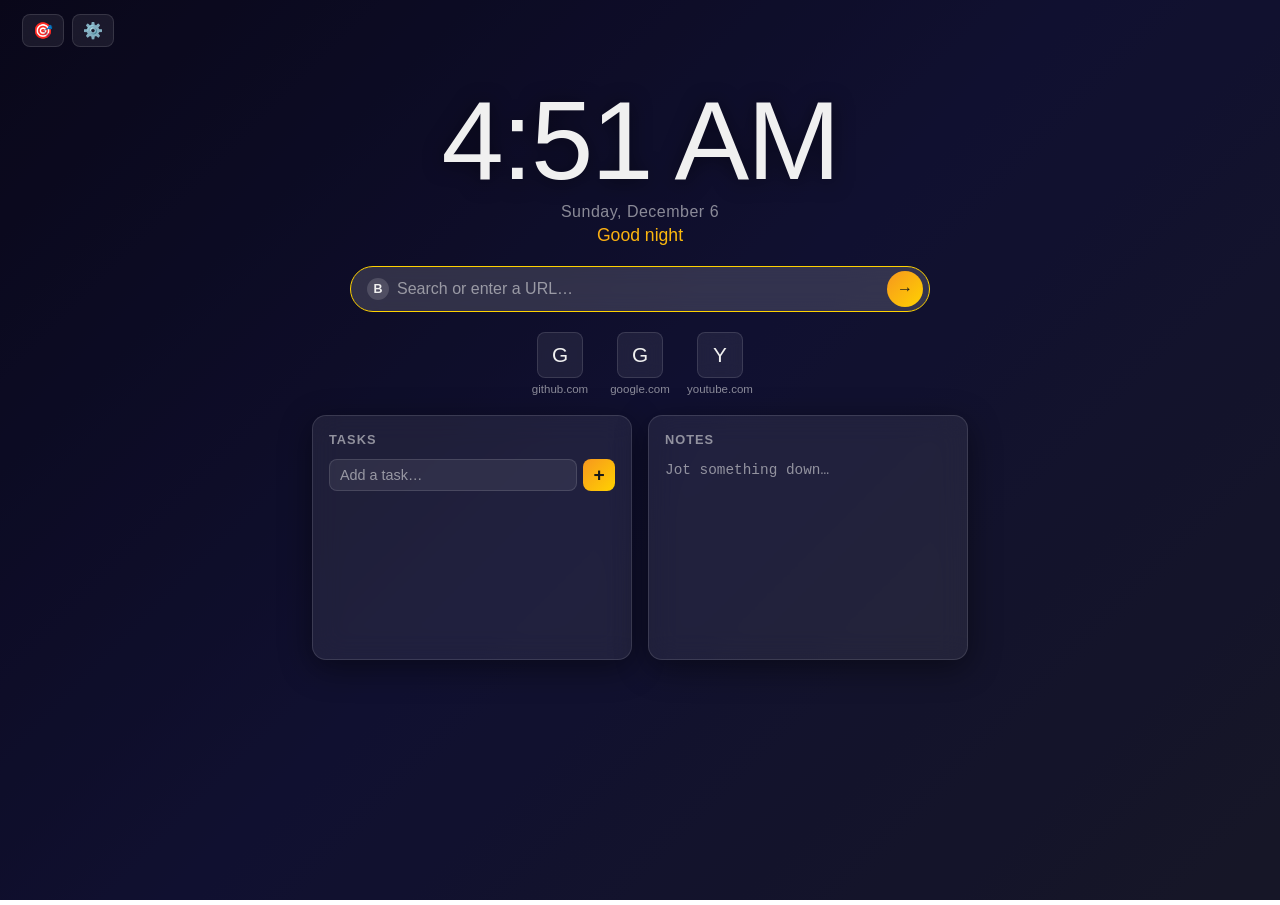
==== newtab.html @ 90613ce5 "Initial release: SmartNewTab Chrome extension" ====
<!DOCTYPE html>
<html lang="en">
<head>
  <meta charset="UTF-8" />
  <meta name="viewport" content="width=device-width, initial-scale=1.0" />
  <title>New Tab</title>
  <link rel="stylesheet" href="newtab.css" />
</head>
<body>

  <!-- Background layer (image / gradient) -->
  <div id="bg-layer"></div>

  <!-- ── TOP BAR ────────────────────────────────────────────── -->
  <header id="top-bar">
    <div id="weather-widget" class="hidden">
      <span id="weather-icon">☀️</span>
      <span id="weather-temp">--°</span>
      <span id="weather-desc">--</span>
    </div>
    <div id="top-bar-right">
      <button id="focus-toggle-btn" title="Toggle Focus Mode">🎯</button>
      <button id="settings-btn" title="Settings">⚙️</button>
    </div>
  </header>

  <!-- ── FOCUS MODE BANNER ──────────────────────────────────── -->
  <div id="focus-banner" class="hidden">
    <span id="focus-label">🎯 Focus Mode — </span>
    <span id="focus-timer">00:00</span>
    <button id="focus-end-btn">End</button>
  </div>

  <!-- ── MAIN CONTENT ───────────────────────────────────────── -->
  <main id="main">

    <!-- Clock -->
    <section id="clock-section">
      <div id="clock">00:00</div>
      <div id="date">Monday, January 1</div>
      <div id="greeting">Good morning</div>
    </section>

    <!-- Search bar -->
    <section id="search-section">
      <form id="search-form">
        <div id="search-wrapper">
          <span id="search-engine-icon" title="Change engine">🔍</span>
          <input
            id="search-input"
            type="text"
            placeholder="Search or enter a URL…"
            autocomplete="off"
            autofocus
          />
          <button type="submit" id="search-submit" aria-label="Search">→</button>
        </div>
      </form>
      <!-- Engine picker (shown on icon click) -->
      <div id="engine-picker" class="hidden">
        <button data-engine="bing">Bing ⭐</button>
        <button data-engine="google">Google</button>
      </div>
    </section>

    <!-- Top Sites -->
    <section id="topsites-section">
      <div id="topsites-grid"></div>
    </section>

    <!-- ── BOTTOM PANELS ─────────────────────────────────────── -->
    <div id="panels">

      <!-- Todo panel -->
      <div class="panel" id="todo-panel">
        <h3 class="panel-title">Tasks</h3>
        <form id="todo-form">
          <input id="todo-input" type="text" placeholder="Add a task…" autocomplete="off" />
          <button type="submit">+</button>
        </form>
        <ul id="todo-list"></ul>
      </div>

      <!-- Notes panel -->
      <div class="panel" id="notes-panel">
        <h3 class="panel-title">Notes</h3>
        <textarea id="notes-area" placeholder="Jot something down…" spellcheck="false"></textarea>
      </div>

    </div>
  </main>



  <!-- Scripts (module order matters) -->
  <script src="js/storage.js"></script>
  <script src="js/clock.js"></script>
  <script src="js/search.js"></script>
  <script src="js/topsites.js"></script>
  <script src="js/todo.js"></script>
  <script src="js/weather.js"></script>
  <script src="js/notes.js"></script>
  <script src="js/focus.js"></script>
  <script src="js/settings.js"></script>
  <script src="js/app.js"></script>
</body>
</html>
---- newtab.css ----
/* ═══════════════════════════════════════════════════════════
   SmartNewTab — newtab.css
   ═══════════════════════════════════════════════════════════ */

/* ── Reset & base ─────────────────────────────────────────── */
*, *::before, *::after { box-sizing: border-box; margin: 0; padding: 0; }

:root {
  --accent:       #ffd200;
  --accent2:      #f7971e;
  --bg-dark:      #0f0c29;
  --surface:      rgba(255, 255, 255, 0.07);
  --surface-hover:rgba(255, 255, 255, 0.13);
  --border:       rgba(255, 255, 255, 0.12);
  --text:         #f0f0f0;
  --text-muted:   rgba(240, 240, 240, 0.55);
  --radius:       14px;
  --radius-sm:    8px;
  --transition:   0.2s ease;
  --panel-w:      320px;
  --shadow:       0 8px 32px rgba(0, 0, 0, 0.45);
}

html, body {
  height: 100%;
  font-family: -apple-system, BlinkMacSystemFont, "Segoe UI", Roboto, sans-serif;
  color: var(--text);
  overflow: hidden;
  user-select: none;
}

/* ── Background layer ─────────────────────────────────────── */
#bg-layer {
  position: fixed;
  inset: 0;
  background: linear-gradient(135deg, #0f0c29 0%, #1a1a4e 50%, #24243e 100%);
  background-size: cover;
  background-position: center;
  transition: background-image 0.6s ease;
  z-index: 0;
}

#bg-layer::after {
  content: "";
  position: absolute;
  inset: 0;
  background: rgba(0, 0, 0, 0.38);
}

/* ── Layout helpers ───────────────────────────────────────── */
#top-bar,
#focus-banner,
#main {
  position: relative;
  z-index: 1;
}

/* ── Top bar ──────────────────────────────────────────────── */
#top-bar {
  display: flex;
  align-items: center;
  justify-content: space-between;
  padding: 14px 22px;
}

#weather-widget {
  display: flex;
  align-items: center;
  gap: 6px;
  background: var(--surface);
  border: 1px solid var(--border);
  border-radius: 999px;
  padding: 5px 14px;
  font-size: 0.9rem;
  backdrop-filter: blur(8px);
}

#weather-temp { font-weight: 600; }
#weather-desc { color: var(--text-muted); }

#top-bar-right { display: flex; gap: 8px; }

#top-bar-right button,
#top-bar-right a,
#focus-end-btn {
  background: var(--surface);
  border: 1px solid var(--border);
  border-radius: var(--radius-sm);
  color: var(--text);
  padding: 6px 10px;
  font-size: 1rem;
  cursor: pointer;
  backdrop-filter: blur(8px);
  transition: background var(--transition);
  text-decoration: none;
  display: inline-flex;
  align-items: center;
}

#top-bar-right button:hover,
#top-bar-right a:hover,
#focus-end-btn:hover { background: var(--surface-hover); }

/* ── Focus banner ─────────────────────────────────────────── */
#focus-banner {
  display: flex;
  align-items: center;
  justify-content: center;
  gap: 10px;
  padding: 8px;
  background: linear-gradient(90deg, var(--accent2), var(--accent));
  color: #1a1a1a;
  font-weight: 600;
  font-size: 0.95rem;
}

#focus-end-btn {
  background: rgba(0,0,0,0.2);
  border-color: rgba(0,0,0,0.25);
  color: #1a1a1a;
  font-size: 0.8rem;
  padding: 3px 10px;
}

/* ── Main content ─────────────────────────────────────────── */
#main {
  display: flex;
  flex-direction: column;
  align-items: center;
  padding: 0 20px 20px;
  gap: 20px;
  height: calc(100vh - 56px);
  overflow-y: auto;
  scrollbar-width: none;
}
#main::-webkit-scrollbar { display: none; }

/* ── Clock ────────────────────────────────────────────────── */
#clock-section { text-align: center; margin-top: 24px; }

#clock {
  font-size: clamp(3.5rem, 10vw, 7rem);
  font-weight: 200;
  letter-spacing: -2px;
  line-height: 1;
  text-shadow: 0 2px 20px rgba(0,0,0,0.5);
}

#date {
  font-size: 1rem;
  color: var(--text-muted);
  margin-top: 6px;
  letter-spacing: 0.5px;
}

#greeting {
  font-size: 1.1rem;
  font-weight: 500;
  margin-top: 4px;
  background: linear-gradient(90deg, var(--accent2), var(--accent));
  -webkit-background-clip: text;
  -webkit-text-fill-color: transparent;
  background-clip: text;
}

/* ── Search ───────────────────────────────────────────────── */
#search-section { position: relative; width: 100%; max-width: 580px; }

#search-wrapper {
  display: flex;
  align-items: center;
  background: rgba(255,255,255,0.1);
  border: 1px solid var(--border);
  border-radius: 999px;
  padding: 4px 6px 4px 16px;
  backdrop-filter: blur(14px);
  transition: border-color var(--transition), background var(--transition);
}

#search-wrapper:focus-within {
  border-color: var(--accent);
  background: rgba(255,255,255,0.15);
}

#search-engine-icon {
  font-size: 0.78rem;
  font-weight: 800;
  cursor: pointer;
  margin-right: 8px;
  flex-shrink: 0;
  width: 22px;
  height: 22px;
  border-radius: 50%;
  display: flex;
  align-items: center;
  justify-content: center;
  background: rgba(255,255,255,0.15);
  transition: background var(--transition);
}
#search-engine-icon:hover { background: rgba(255,255,255,0.25); }

#search-input {
  flex: 1;
  background: none;
  border: none;
  outline: none;
  color: var(--text);
  font-size: 1rem;
  caret-color: var(--accent);
}
#search-input::placeholder { color: var(--text-muted); }

#search-submit {
  background: linear-gradient(135deg, var(--accent2), var(--accent));
  border: none;
  border-radius: 999px;
  color: #1a1a1a;
  font-size: 1rem;
  font-weight: 700;
  width: 36px;
  height: 36px;
  cursor: pointer;
  flex-shrink: 0;
  transition: opacity var(--transition);
}
#search-submit:hover { opacity: 0.85; }

/* Engine picker */
#engine-picker {
  position: absolute;
  top: calc(100% + 8px);
  left: 50%;
  transform: translateX(-50%);
  background: rgba(20, 20, 40, 0.95);
  border: 1px solid var(--border);
  border-radius: var(--radius-sm);
  display: flex;
  gap: 4px;
  padding: 6px;
  backdrop-filter: blur(14px);
  z-index: 10;
  box-shadow: var(--shadow);
}

#engine-picker button {
  background: var(--surface);
  border: 1px solid var(--border);
  border-radius: var(--radius-sm);
  color: var(--text);
  padding: 5px 12px;
  font-size: 0.85rem;
  cursor: pointer;
  transition: background var(--transition);
}
#engine-picker button:hover,
#engine-picker button.active { background: var(--accent); color: #1a1a1a; font-weight: 600; }

/* ── Top Sites ────────────────────────────────────────────── */
#topsites-section { width: 100%; max-width: 580px; }

#topsites-grid {
  display: flex;
  flex-wrap: wrap;
  justify-content: center;
  gap: 12px;
}

.topsite-item {
  display: flex;
  flex-direction: column;
  align-items: center;
  gap: 5px;
  width: 68px;
  cursor: pointer;
  text-decoration: none;
  color: var(--text);
  transition: transform var(--transition);
}
.topsite-item:hover { transform: translateY(-3px); }

.topsite-favicon {
  width: 46px;
  height: 46px;
  border-radius: var(--radius-sm);
  background: var(--surface);
  border: 1px solid var(--border);
  display: flex;
  align-items: center;
  justify-content: center;
  font-size: 1.3rem;
  backdrop-filter: blur(8px);
  overflow: hidden;
}
.topsite-favicon img {
  width: 28px;
  height: 28px;
  object-fit: contain;
}

.topsite-label {
  font-size: 0.72rem;
  color: var(--text-muted);
  white-space: nowrap;
  overflow: hidden;
  text-overflow: ellipsis;
  max-width: 68px;
  text-align: center;
}

/* ── Panels (todo + notes) ────────────────────────────────── */
#panels {
  display: flex;
  gap: 16px;
  width: 100%;
  max-width: 720px;
  flex-wrap: wrap;
  justify-content: center;
}

.panel {
  flex: 1 1 var(--panel-w);
  max-width: var(--panel-w);
  background: var(--surface);
  border: 1px solid var(--border);
  border-radius: var(--radius);
  padding: 16px;
  backdrop-filter: blur(14px);
  box-shadow: var(--shadow);
}

.panel-title {
  font-size: 0.8rem;
  font-weight: 700;
  letter-spacing: 1px;
  text-transform: uppercase;
  color: var(--text-muted);
  margin-bottom: 12px;
}

/* ── Todo ─────────────────────────────────────────────────── */
#todo-form {
  display: flex;
  gap: 6px;
  margin-bottom: 12px;
}

#todo-input {
  flex: 1;
  background: var(--surface);
  border: 1px solid var(--border);
  border-radius: var(--radius-sm);
  color: var(--text);
  padding: 6px 10px;
  font-size: 0.9rem;
  outline: none;
  transition: border-color var(--transition);
}
#todo-input:focus { border-color: var(--accent); }
#todo-input::placeholder { color: var(--text-muted); }

#todo-form button {
  background: linear-gradient(135deg, var(--accent2), var(--accent));
  border: none;
  border-radius: var(--radius-sm);
  color: #1a1a1a;
  font-size: 1.2rem;
  font-weight: 700;
  width: 32px;
  height: 32px;
  cursor: pointer;
  flex-shrink: 0;
}

#todo-list {
  list-style: none;
  display: flex;
  flex-direction: column;
  gap: 6px;
  max-height: 180px;
  overflow-y: auto;
  scrollbar-width: thin;
  scrollbar-color: var(--border) transparent;
}

.todo-item {
  display: flex;
  align-items: center;
  gap: 8px;
  padding: 6px 8px;
  background: var(--surface);
  border: 1px solid var(--border);
  border-radius: var(--radius-sm);
  transition: background var(--transition);
}
.todo-item:hover { background: var(--surface-hover); }

.todo-item input[type="checkbox"] {
  accent-color: var(--accent);
  width: 15px;
  height: 15px;
  cursor: pointer;
  flex-shrink: 0;
}

.todo-item span {
  flex: 1;
  font-size: 0.88rem;
  word-break: break-word;
  user-select: text;
}
.todo-item.done span { text-decoration: line-through; color: var(--text-muted); }

.todo-delete {
  background: none;
  border: none;
  color: var(--text-muted);
  cursor: pointer;
  font-size: 0.9rem;
  padding: 0 2px;
  opacity: 0;
  transition: opacity var(--transition);
}
.todo-item:hover .todo-delete { opacity: 1; }

/* ── Notes ────────────────────────────────────────────────── */
#notes-area {
  width: 100%;
  height: 180px;
  background: none;
  border: none;
  outline: none;
  color: var(--text);
  font-size: 0.9rem;
  line-height: 1.6;
  resize: none;
  user-select: text;
}
#notes-area::placeholder { color: var(--text-muted); }

/* ── Utility ──────────────────────────────────────────────── */
.hidden { display: none !important; }

/* ── Scrollbar (Webkit) ───────────────────────────────────── */
::-webkit-scrollbar { width: 4px; height: 4px; }
::-webkit-scrollbar-track { background: transparent; }
::-webkit-scrollbar-thumb { background: var(--border); border-radius: 999px; }
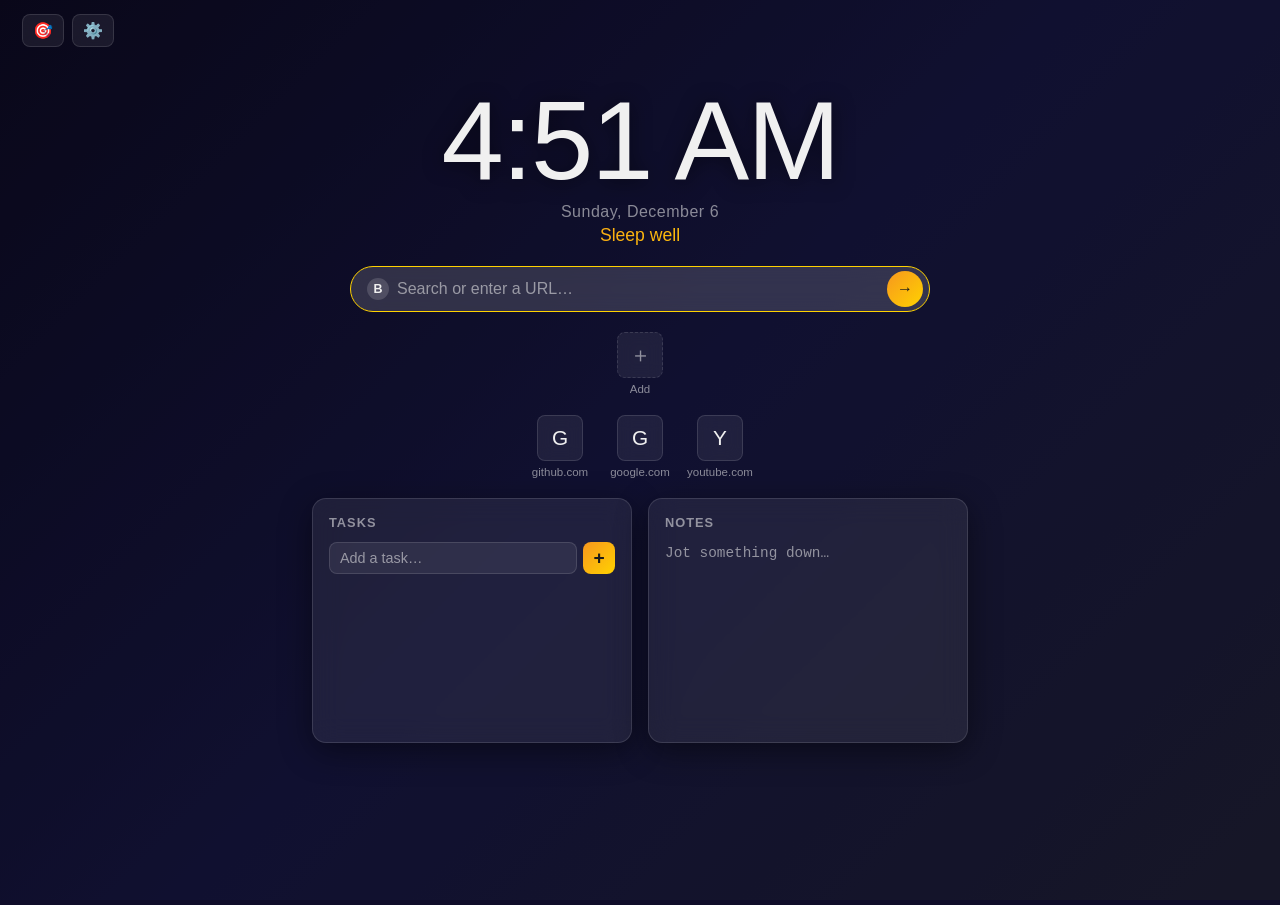
==== commit e69e0eea: "Fav tabs layout fix; settings.json config; greeting styles; discard button; top sites toggle; displa" ====
--- a/newtab.html
+++ b/newtab.html
@@ -5,6 +5,7 @@
   <meta name="viewport" content="width=device-width, initial-scale=1.0" />
   <title>New Tab</title>
   <link rel="stylesheet" href="newtab.css" />
+  <link rel="stylesheet" href="https://fonts.googleapis.com/css2?family=Material+Symbols+Outlined:opsz,wght,FILL,GRAD@24,400,0,0&icon_names=open_in_browser" />
 </head>
 <body>
 
@@ -63,6 +64,26 @@
       </div>
     </section>
 
+    <!-- Favourite Tabs -->
+    <section id="favtabs-section">
+      <div id="favtabs-grid">
+        <!-- Add button lives inside the grid as the last tile -->
+        <div class="topsite-item favtabs-add-tile" id="favtabs-add-btn" title="Add favourite tab">
+          <div class="topsite-favicon favtabs-add-icon">＋</div>
+          <span class="topsite-label">Add</span>
+        </div>
+      </div>
+      <!-- Inline add form -->
+      <div id="favtabs-form" class="favtabs-form hidden">
+        <input id="favtabs-url"  type="text" placeholder="URL, e.g. github.com" autocomplete="off" />
+        <input id="favtabs-name" type="text" placeholder="Name (optional)" autocomplete="off" />
+        <div class="favtabs-form-actions">
+          <button id="favtabs-save-btn"   type="button">Add</button>
+          <button id="favtabs-cancel-btn" type="button">Cancel</button>
+        </div>
+      </div>
+    </section>
+
     <!-- Top Sites -->
     <section id="topsites-section">
       <div id="topsites-grid"></div>
@@ -94,9 +115,11 @@
 
   <!-- Scripts (module order matters) -->
   <script src="js/storage.js"></script>
+  <script src="js/config.js"></script>
   <script src="js/clock.js"></script>
   <script src="js/search.js"></script>
   <script src="js/topsites.js"></script>
+  <script src="js/favtabs.js"></script>
   <script src="js/todo.js"></script>
   <script src="js/weather.js"></script>
   <script src="js/notes.js"></script>
--- a/newtab.css
+++ b/newtab.css
@@ -1,5 +1,5 @@
 /* ═══════════════════════════════════════════════════════════
-   SmartNewTab — newtab.css
+   Zen Tab — newtab.css
    ═══════════════════════════════════════════════════════════ */
 
 /* ── Reset & base ─────────────────────────────────────────── */
@@ -27,13 +27,15 @@
   color: var(--text);
   overflow: hidden;
   user-select: none;
+  background: linear-gradient(135deg, #0f0c29 0%, #1a1a4e 50%, #24243e 100%);
+  background-color: #0f0c29;
 }
 
 /* ── Background layer ─────────────────────────────────────── */
 #bg-layer {
   position: fixed;
   inset: 0;
-  background: linear-gradient(135deg, #0f0c29 0%, #1a1a4e 50%, #24243e 100%);
+  background-image: linear-gradient(135deg, #0f0c29 0%, #1a1a4e 50%, #24243e 100%);
   background-size: cover;
   background-position: center;
   transition: background-image 0.6s ease;
@@ -258,6 +260,127 @@
 /* ── Top Sites ────────────────────────────────────────────── */
 #topsites-section { width: 100%; max-width: 580px; }
 
+/* ── Favourite Tabs ───────────────────────────────────────── */
+#favtabs-section {
+  display: flex;
+  flex-direction: column;
+  align-items: stretch;
+  gap: 10px;
+  width: 100%;
+  max-width: 580px;
+}
+
+#favtabs-grid {
+  display: flex;
+  flex-wrap: wrap;
+  justify-content: center;
+  gap: 12px;
+}
+
+/* Reuse .topsite-item styles; add remove button */
+.favtab-item { position: relative; }
+
+.favtab-remove {
+  position: absolute;
+  top: -6px;
+  right: -6px;
+  width: 18px;
+  height: 18px;
+  border-radius: 50%;
+  background: rgba(0,0,0,0.65);
+  color: #fff;
+  border: none;
+  font-size: 0.75rem;
+  line-height: 1;
+  cursor: pointer;
+  display: none;
+  align-items: center;
+  justify-content: center;
+  padding: 0;
+  z-index: 2;
+}
+.favtab-item:hover .favtab-remove { display: flex; }
+
+.favtabs-add-tile {
+  cursor: pointer;
+  background: none;
+  border: none;
+  padding: 0;
+}
+
+.favtabs-add-icon {
+  border-style: dashed !important;
+  font-size: 1.4rem;
+  color: var(--text-muted);
+  transition: background var(--transition), color var(--transition);
+}
+
+.favtabs-add-tile:hover .favtabs-add-icon {
+  background: var(--surface-hover);
+  color: var(--text);
+}
+
+.favtabs-add-tile:hover .topsite-label {
+  color: var(--text);
+}
+
+.favtabs-add {
+  background: var(--surface);
+  border: 1px dashed var(--border);
+  color: var(--text-muted);
+  font-size: 1.1rem;
+  width: 46px;
+  height: 46px;
+  border-radius: var(--radius-sm);
+  cursor: pointer;
+  display: flex;
+  align-items: center;
+  justify-content: center;
+  transition: background var(--transition), color var(--transition);
+  backdrop-filter: blur(8px);
+}
+.favtabs-add:hover {
+  background: var(--surface-hover);
+  color: var(--text);
+}
+
+.favtabs-form {
+  display: flex;
+  flex-direction: column;
+  gap: 8px;
+  background: rgba(15,12,41,0.85);
+  border: 1px solid var(--border);
+  border-radius: var(--radius);
+  padding: 14px 16px;
+  width: 260px;
+  backdrop-filter: blur(12px);
+}
+.favtabs-form input {
+  width: 100%;
+  padding: 7px 10px;
+  border-radius: var(--radius-sm);
+  border: 1px solid var(--border);
+  background: rgba(255,255,255,0.06);
+  color: var(--text);
+  font-size: 0.88rem;
+}
+.favtabs-form input.input-error { border-color: #f87171; }
+.favtabs-form-actions {
+  display: flex;
+  gap: 8px;
+}
+.favtabs-form-actions button {
+  flex: 1;
+  padding: 6px 0;
+  border-radius: var(--radius-sm);
+  border: none;
+  cursor: pointer;
+  font-size: 0.88rem;
+  font-weight: 600;
+}
+#favtabs-save-btn   { background: linear-gradient(135deg, var(--accent2), var(--accent)); color: #1a1a1a; }
+#favtabs-cancel-btn { background: var(--surface); color: var(--text-muted); border: 1px solid var(--border); }
+
 #topsites-grid {
   display: flex;
   flex-wrap: wrap;
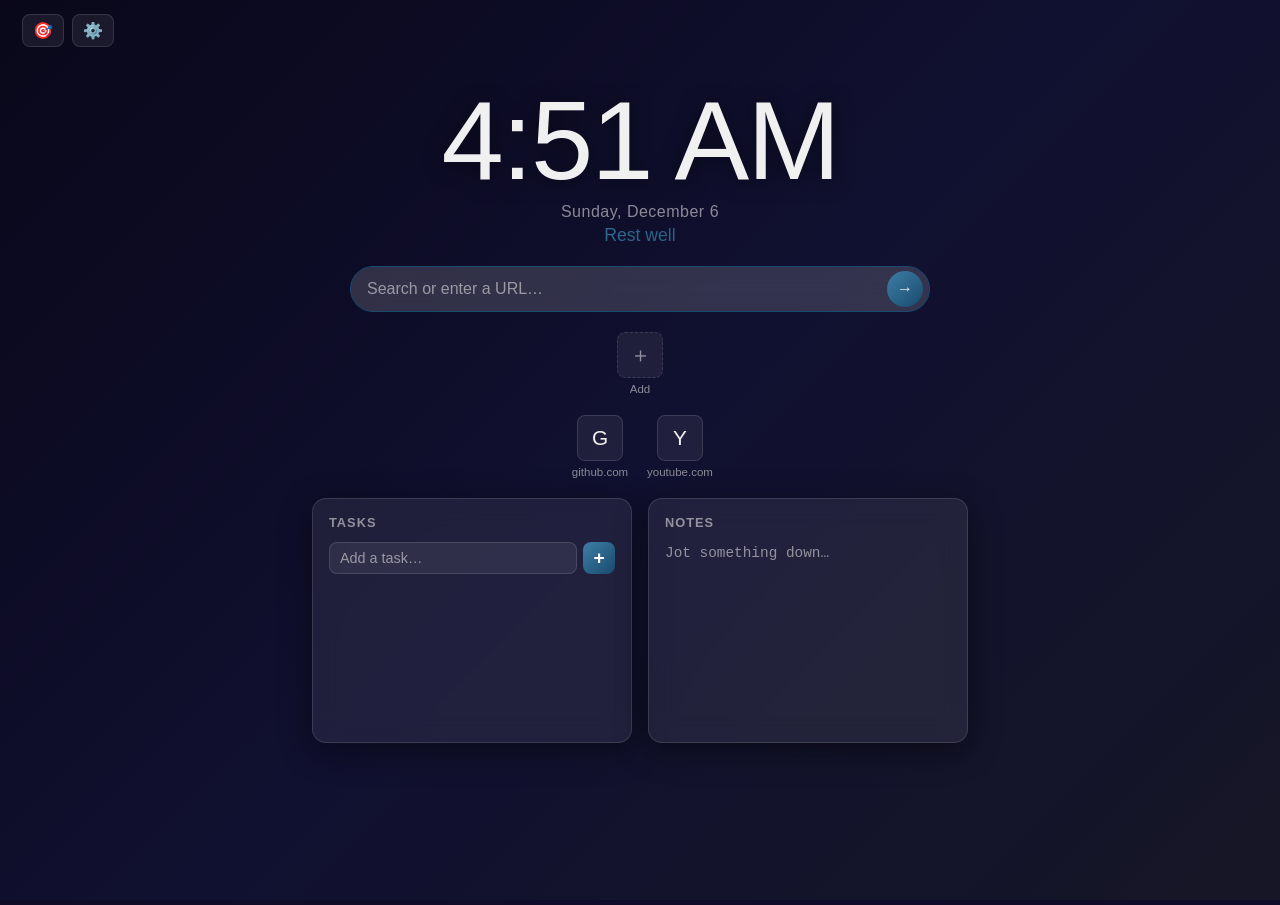
==== commit e0a3710a: "Brand colors; discard button; shortcuts; blocked sites; history API; favtabs cap 6" ====
--- a/newtab.html
+++ b/newtab.html
@@ -46,7 +46,6 @@
     <section id="search-section">
       <form id="search-form">
         <div id="search-wrapper">
-          <span id="search-engine-icon" title="Change engine">🔍</span>
           <input
             id="search-input"
             type="text"
@@ -57,11 +56,7 @@
           <button type="submit" id="search-submit" aria-label="Search">→</button>
         </div>
       </form>
-      <!-- Engine picker (shown on icon click) -->
-      <div id="engine-picker" class="hidden">
-        <button data-engine="bing">Bing ⭐</button>
-        <button data-engine="google">Google</button>
-      </div>
+      <div id="search-shortcut-hints" class="hidden"></div>
     </section>
 
     <!-- Favourite Tabs -->
@@ -76,6 +71,7 @@
       <!-- Inline add form -->
       <div id="favtabs-form" class="favtabs-form hidden">
         <input id="favtabs-url"  type="text" placeholder="URL, e.g. github.com" autocomplete="off" />
+        <span id="favtabs-url-error" class="favtabs-url-error hidden"></span>
         <input id="favtabs-name" type="text" placeholder="Name (optional)" autocomplete="off" />
         <div class="favtabs-form-actions">
           <button id="favtabs-save-btn"   type="button">Add</button>
@@ -92,13 +88,13 @@
     <!-- ── BOTTOM PANELS ─────────────────────────────────────── -->
     <div id="panels">
 
-      <!-- Todo panel -->
       <div class="panel" id="todo-panel">
         <h3 class="panel-title">Tasks</h3>
         <form id="todo-form">
           <input id="todo-input" type="text" placeholder="Add a task…" autocomplete="off" />
           <button type="submit">+</button>
         </form>
+        <span id="todo-input-error" class="todo-input-error hidden"></span>
         <ul id="todo-list"></ul>
       </div>
 
--- a/newtab.css
+++ b/newtab.css
@@ -6,8 +6,8 @@
 *, *::before, *::after { box-sizing: border-box; margin: 0; padding: 0; }
 
 :root {
-  --accent:       #ffd200;
-  --accent2:      #f7971e;
+  --accent:       #1a4a6e;
+  --accent2:      #3d7ea6;
   --bg-dark:      #0f0c29;
   --surface:      rgba(255, 255, 255, 0.07);
   --surface-hover:rgba(255, 255, 255, 0.13);
@@ -111,7 +111,7 @@
   gap: 10px;
   padding: 8px;
   background: linear-gradient(90deg, var(--accent2), var(--accent));
-  color: #1a1a1a;
+  color: #ffffff;
   font-weight: 600;
   font-size: 0.95rem;
 }
@@ -119,7 +119,7 @@
 #focus-end-btn {
   background: rgba(0,0,0,0.2);
   border-color: rgba(0,0,0,0.25);
-  color: #1a1a1a;
+  color: #ffffff;
   font-size: 0.8rem;
   padding: 3px 10px;
 }
@@ -168,6 +168,50 @@
 /* ── Search ───────────────────────────────────────────────── */
 #search-section { position: relative; width: 100%; max-width: 580px; }
 
+/* Shortcut hint dropdown */
+#search-shortcut-hints {
+  position: absolute;
+  top: calc(100% + 6px);
+  left: 0;
+  right: 0;
+  background: rgba(15, 15, 35, 0.97);
+  border: 1px solid var(--border);
+  border-radius: var(--radius-sm);
+  backdrop-filter: blur(18px);
+  box-shadow: var(--shadow);
+  z-index: 20;
+  overflow: hidden;
+}
+#search-shortcut-hints.hidden { display: none; }
+
+.search-hint-item {
+  display: flex;
+  align-items: center;
+  gap: 12px;
+  width: 100%;
+  padding: 9px 16px;
+  background: none;
+  border: none;
+  cursor: pointer;
+  text-align: left;
+  transition: background var(--transition);
+}
+.search-hint-item:hover { background: var(--surface-hover); }
+.search-hint-flag {
+  color: var(--text);
+  font-size: 0.92rem;
+  font-weight: 600;
+  font-family: monospace;
+  min-width: 80px;
+}
+.search-hint-url {
+  color: var(--text-muted);
+  font-size: 0.82rem;
+  overflow: hidden;
+  text-overflow: ellipsis;
+  white-space: nowrap;
+}
+
 #search-wrapper {
   display: flex;
   align-items: center;
@@ -184,23 +228,6 @@
   background: rgba(255,255,255,0.15);
 }
 
-#search-engine-icon {
-  font-size: 0.78rem;
-  font-weight: 800;
-  cursor: pointer;
-  margin-right: 8px;
-  flex-shrink: 0;
-  width: 22px;
-  height: 22px;
-  border-radius: 50%;
-  display: flex;
-  align-items: center;
-  justify-content: center;
-  background: rgba(255,255,255,0.15);
-  transition: background var(--transition);
-}
-#search-engine-icon:hover { background: rgba(255,255,255,0.25); }
-
 #search-input {
   flex: 1;
   background: none;
@@ -216,7 +243,7 @@
   background: linear-gradient(135deg, var(--accent2), var(--accent));
   border: none;
   border-radius: 999px;
-  color: #1a1a1a;
+  color: #ffffff;
   font-size: 1rem;
   font-weight: 700;
   width: 36px;
@@ -226,36 +253,6 @@
   transition: opacity var(--transition);
 }
 #search-submit:hover { opacity: 0.85; }
-
-/* Engine picker */
-#engine-picker {
-  position: absolute;
-  top: calc(100% + 8px);
-  left: 50%;
-  transform: translateX(-50%);
-  background: rgba(20, 20, 40, 0.95);
-  border: 1px solid var(--border);
-  border-radius: var(--radius-sm);
-  display: flex;
-  gap: 4px;
-  padding: 6px;
-  backdrop-filter: blur(14px);
-  z-index: 10;
-  box-shadow: var(--shadow);
-}
-
-#engine-picker button {
-  background: var(--surface);
-  border: 1px solid var(--border);
-  border-radius: var(--radius-sm);
-  color: var(--text);
-  padding: 5px 12px;
-  font-size: 0.85rem;
-  cursor: pointer;
-  transition: background var(--transition);
-}
-#engine-picker button:hover,
-#engine-picker button.active { background: var(--accent); color: #1a1a1a; font-weight: 600; }
 
 /* ── Top Sites ────────────────────────────────────────────── */
 #topsites-section { width: 100%; max-width: 580px; }
@@ -365,6 +362,14 @@
   font-size: 0.88rem;
 }
 .favtabs-form input.input-error { border-color: #f87171; }
+.favtabs-url-error {
+  display: block;
+  color: #f87171;
+  font-size: 0.78rem;
+  margin-top: -6px;
+  margin-bottom: 2px;
+}
+.favtabs-url-error.hidden { display: none; }
 .favtabs-form-actions {
   display: flex;
   gap: 8px;
@@ -378,7 +383,7 @@
   font-size: 0.88rem;
   font-weight: 600;
 }
-#favtabs-save-btn   { background: linear-gradient(135deg, var(--accent2), var(--accent)); color: #1a1a1a; }
+#favtabs-save-btn   { background: linear-gradient(135deg, var(--accent2), var(--accent)); color: #ffffff; }
 #favtabs-cancel-btn { background: var(--surface); color: var(--text-muted); border: 1px solid var(--border); }
 
 #topsites-grid {
@@ -480,12 +485,21 @@
 }
 #todo-input:focus { border-color: var(--accent); }
 #todo-input::placeholder { color: var(--text-muted); }
+#todo-input.input-error { border-color: #f87171; }
+.todo-input-error {
+  display: block;
+  color: #f87171;
+  font-size: 0.78rem;
+  margin-top: -8px;
+  margin-bottom: 6px;
+}
+.todo-input-error.hidden { display: none; }
 
 #todo-form button {
   background: linear-gradient(135deg, var(--accent2), var(--accent));
   border: none;
   border-radius: var(--radius-sm);
-  color: #1a1a1a;
+  color: #ffffff;
   font-size: 1.2rem;
   font-weight: 700;
   width: 32px;
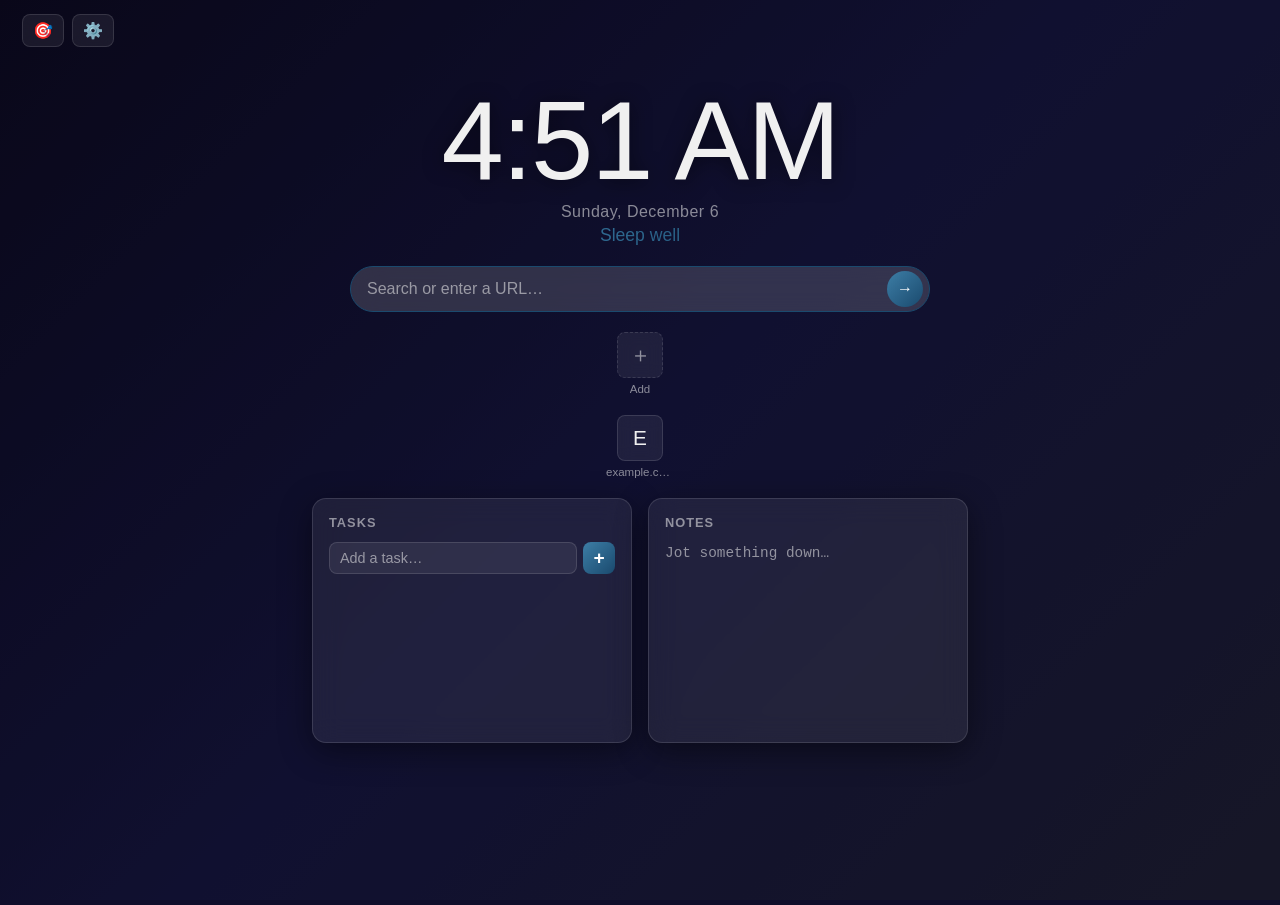
==== commit 341e89bd: "Standardise placeholder examples to John Smith / example.com" ====
--- a/newtab.html
+++ b/newtab.html
@@ -70,7 +70,7 @@
       </div>
       <!-- Inline add form -->
       <div id="favtabs-form" class="favtabs-form hidden">
-        <input id="favtabs-url"  type="text" placeholder="URL, e.g. github.com" autocomplete="off" />
+        <input id="favtabs-url"  type="text" placeholder="URL, e.g. example.com" autocomplete="off" />
         <span id="favtabs-url-error" class="favtabs-url-error hidden"></span>
         <input id="favtabs-name" type="text" placeholder="Name (optional)" autocomplete="off" />
         <div class="favtabs-form-actions">
